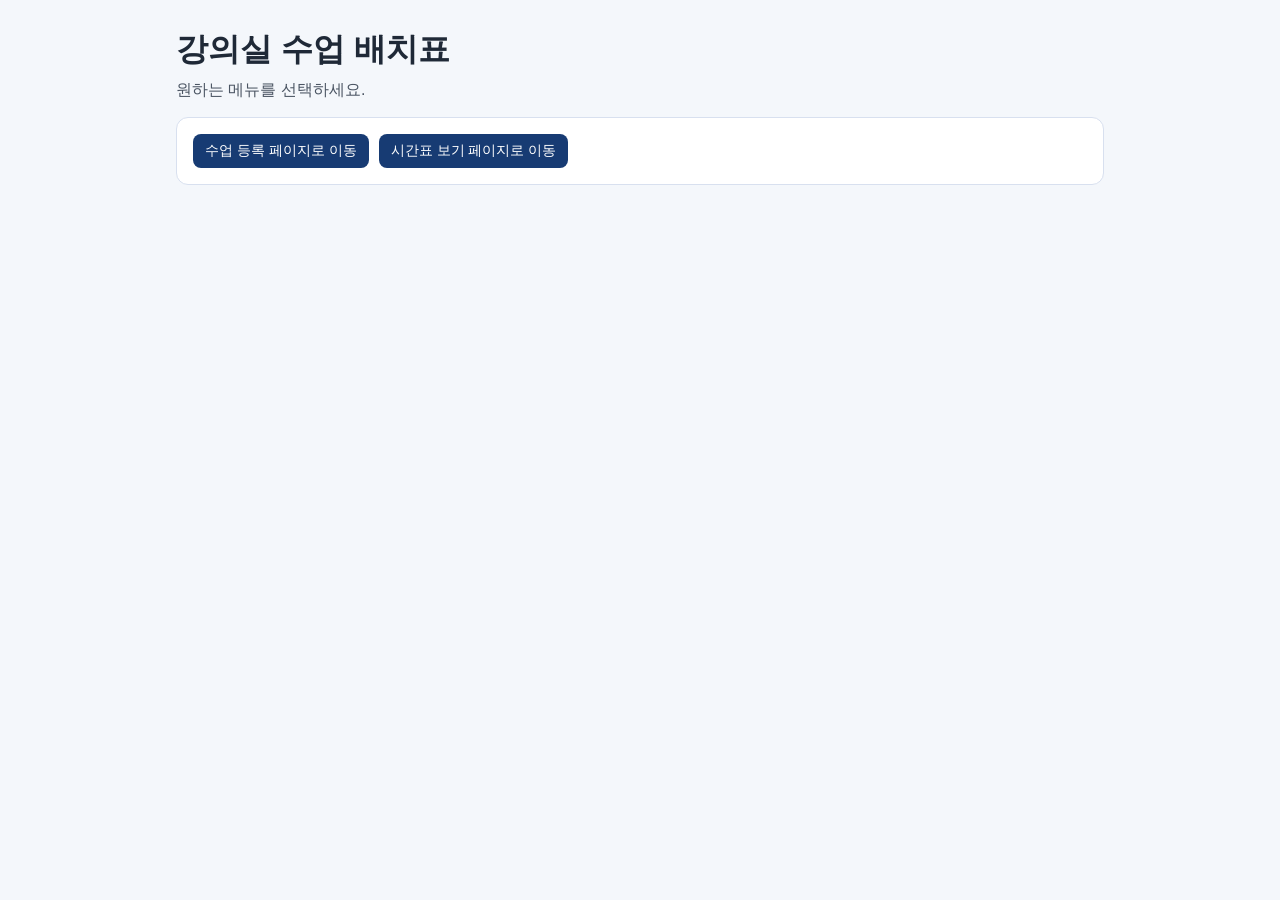
==== index.html @ eb83c360 "v1.0" ====
<!doctype html>
<html lang="ko">
<head>
  <meta charset="UTF-8" />
  <meta name="viewport" content="width=device-width, initial-scale=1.0" />
  <title>강의실 수업 배치표</title>
  <link rel="stylesheet" href="styles.css" />
</head>
<body>
  <main class="container">
    <header class="header">
      <h1>강의실 수업 배치표</h1>
      <p class="now">원하는 메뉴를 선택하세요.</p>
    </header>

    <section class="card menu-card">
      <a class="menu-link" href="register.html">수업 등록 페이지로 이동</a>
      <a class="menu-link" href="schedule.html">시간표 보기 페이지로 이동</a>
    </section>
  </main>
</body>
</html>
---- styles.css ----
:root {
  --bg: #f4f7fb;
  --card: #ffffff;
  --line: #d8e0ef;
  --text: #1f2937;
  --accent: #0a5bd3;
  --nav: #173b73;
}

* {
  box-sizing: border-box;
}

body {
  margin: 0;
  font-family: "Noto Sans KR", sans-serif;
  background: var(--bg);
  color: var(--text);
}

.container {
  max-width: 960px;
  margin: 28px auto;
  padding: 0 16px 24px;
}

.header {
  margin-bottom: 16px;
}

h1,
h2 {
  margin: 0;
}

.now {
  margin-top: 8px;
  color: #4b5563;
}

.subtitle {
  margin: 6px 0 0;
  color: #4b5563;
  font-size: 14px;
}

.top-nav {
  margin-top: 10px;
  display: flex;
  gap: 8px;
}

.top-nav a,
.menu-link {
  display: inline-block;
  text-decoration: none;
  color: #fff;
  background: var(--nav);
  padding: 8px 12px;
  border-radius: 8px;
  font-size: 14px;
}

.menu-card {
  display: flex;
  gap: 10px;
  flex-wrap: wrap;
}

.card {
  background: var(--card);
  border: 1px solid var(--line);
  border-radius: 12px;
  padding: 16px;
  margin-bottom: 16px;
}

.form-grid {
  margin-top: 12px;
  display: grid;
  grid-template-columns: repeat(auto-fit, minmax(190px, 1fr));
  gap: 12px;
}

.register-page {
  background: radial-gradient(circle at top right, #e5f0ff 0%, #f5f8fe 40%, #f2f5fa 100%);
}

.schedule-page {
  background: linear-gradient(180deg, #eef4ff 0%, #f6f9ff 42%, #f3f6fb 100%);
}

.schedule-container {
  max-width: min(1880px, 99vw);
  padding: 0 10px 20px;
}

.schedule-header {
  margin-bottom: 16px;
}

.schedule-header h1 {
  font-size: clamp(32px, 4vw, 48px);
  letter-spacing: -0.02em;
  color: #102f66;
}

.schedule-page .top-nav {
  margin-top: 14px;
}

.schedule-page .top-nav a {
  background: linear-gradient(180deg, #204987 0%, #173b73 100%);
  border: 1px solid #2a518f;
  box-shadow: 0 6px 14px rgba(24, 56, 109, 0.2);
}

.schedule-page .date-nav {
  width: fit-content;
  margin: 0 auto 14px;
  background: #ffffffd9;
  border: 1px solid #d5e1f7;
  border-radius: 14px;
  padding: 10px;
  box-shadow: 0 10px 24px rgba(17, 47, 94, 0.12);
  backdrop-filter: blur(4px);
}

.schedule-page .date-nav button {
  min-width: 120px;
  background: linear-gradient(180deg, #234d8e 0%, #173b73 100%);
}

.schedule-page #view-date {
  min-width: 190px;
}

.schedule-page #table-focus-btn {
  background: linear-gradient(180deg, #0d6b4a 0%, #0a5a3f 100%);
  min-width: 140px;
}

.schedule-now {
  margin: 0 auto 14px;
  font-size: clamp(22px, 3vw, 34px);
  font-weight: 800;
  letter-spacing: -0.01em;
  color: #123f83;
  background: linear-gradient(90deg, #e6efff 0%, #f3f7ff 60%, #eaf2ff 100%);
  border: 1px solid #c7d7f5;
  border-radius: 12px;
  padding: 12px 14px;
  width: fit-content;
  text-align: center;
}

.schedule-page .card {
  padding: 22px;
  border-radius: 16px;
  border: 1px solid #cbd9f5;
  box-shadow: 0 16px 36px rgba(20, 52, 103, 0.14);
}

.schedule-page table {
  width: 100%;
  min-width: 100%;
  table-layout: fixed;
  border-radius: 14px;
  overflow: hidden;
}

.schedule-page th,
.schedule-page td {
  border-width: 2px;
  border-color: #b8c9ea;
  padding: 22px 18px;
  min-height: 92px;
  font-size: 19px;
  line-height: 1.35;
}

.schedule-page td {
  padding: 42px 30px;
  min-height: 180px;
  font-size: 28px;
  line-height: 1.2;
}

.schedule-page th {
  font-size: 28px;
  line-height: 1.2;
  color: #173b73;
  background: linear-gradient(180deg, #e8f0ff 0%, #dce9ff 100%);
}

.schedule-page .class-chip {
  font-size: 1.4em;
  padding: 10px 14px;
  border: 1px solid #b6cdf7;
  background: linear-gradient(180deg, #e8f1ff 0%, #d9e8ff 100%);
  box-shadow: 0 4px 10px rgba(27, 74, 143, 0.14);
}

.schedule-page .class-name {
  font-weight: 700;
}

.schedule-page .class-time {
  margin-left: 10px;
  font-size: 1em;
  font-weight: 600;
  color: #0a5bd3;
}

.schedule-page th:first-child,
.schedule-page td:first-child {
  width: 170px;
  font-weight: 700;
}

.schedule-page tbody tr:nth-child(odd) td {
  background: #ffffff;
}

.schedule-page tbody tr:nth-child(even) td {
  background: #f8fbff;
}

.schedule-page tbody td:hover {
  background: #edf4ff;
}

.schedule-page.table-focus .schedule-header,
.schedule-page.table-focus .date-nav {
  display: none;
}

.schedule-page.table-focus #schedule-root {
  margin: 0;
  max-width: 100vw;
  height: 100vh;
  padding: 8px;
}

.schedule-page.table-focus .card {
  height: calc(100vh - 16px);
  margin: 0;
  padding: 12px;
  display: flex;
  flex-direction: column;
  gap: 12px;
  overflow: hidden;
}

.schedule-page.table-focus table {
  flex: 1 1 auto;
  min-height: 0;
}

.schedule-page.table-focus .schedule-now {
  font-size: clamp(36px, 5vw, 58px);
  padding: 16px 22px;
  margin: 0 auto;
}

.schedule-page.table-focus th,
.schedule-page.table-focus td {
  padding: 20px 16px;
  font-size: clamp(22px, 2.4vw, 34px);
}

.schedule-page.table-focus td {
  min-height: 0;
}

.register-header {
  display: grid;
  grid-template-columns: 1fr auto;
  gap: 12px;
  align-items: end;
}

.register-header .top-nav {
  grid-column: 1 / -1;
}

.register-card {
  padding: 20px;
}

.register-form {
  display: grid;
  gap: 14px;
  margin-top: 12px;
}

.form-block {
  border: 1px solid #dbe5f5;
  border-radius: 12px;
  padding: 14px;
  background: linear-gradient(180deg, #fdfefe 0%, #f8fbff 100%);
}

.form-block h3 {
  margin: 0 0 6px;
  font-size: 15px;
  color: #1f3f74;
}

.form-block .form-grid {
  margin-top: 0;
}

.room-admin {
  margin-top: 12px;
  border: 1px solid #d2dcf0;
  border-radius: 10px;
  padding: 10px;
  background: #f5f8ff;
}

.room-admin h4 {
  margin: 0 0 8px;
  color: #173b73;
  font-size: 14px;
}

.room-admin-row {
  display: grid;
  grid-template-columns: 1fr auto auto;
  gap: 8px;
  margin-bottom: 8px;
}

.room-admin-row:first-of-type {
  grid-template-columns: 1fr auto;
}

.room-admin .hint {
  margin: 2px 0 0;
}

.register-page input:not([type="checkbox"]),
.register-page select {
  width: 100%;
  height: 44px;
  min-height: 44px;
  padding: 10px 12px;
}

.register-page .time-fieldset input {
  width: 100%;
}

.date-input {
  padding-right: 44px;
  background-image: url("data:image/svg+xml,%3Csvg xmlns='http://www.w3.org/2000/svg' width='22' height='22' viewBox='0 0 24 24' fill='none' stroke='%23173b73' stroke-width='2' stroke-linecap='round' stroke-linejoin='round'%3E%3Crect x='3' y='4' width='18' height='18' rx='2' ry='2'/%3E%3Cline x1='16' y1='2' x2='16' y2='6'/%3E%3Cline x1='8' y1='2' x2='8' y2='6'/%3E%3Cline x1='3' y1='10' x2='21' y2='10'/%3E%3C/svg%3E");
  background-repeat: no-repeat;
  background-position: right 12px center;
  background-size: 22px 22px;
  cursor: pointer;
}

.date-picker-popover {
  position: absolute;
  z-index: 1000;
  width: 360px;
  background: #ffffff;
  border: 1px solid #cbd8f0;
  border-radius: 14px;
  box-shadow: 0 12px 28px rgba(23, 59, 115, 0.16);
  padding: 12px;
}

.date-picker-header {
  display: flex;
  align-items: center;
  justify-content: space-between;
  margin-bottom: 10px;
}

.date-picker-header button {
  background: #1f3f74;
  min-width: 34px;
  height: 34px;
  padding: 0;
  border-radius: 8px;
}

.date-picker-title {
  font-weight: 700;
  color: #173b73;
}

.date-picker-weekdays,
.date-picker-grid {
  display: grid;
  grid-template-columns: repeat(7, minmax(0, 1fr));
  gap: 6px;
}

.date-picker-weekdays div {
  text-align: center;
  font-size: 12px;
  color: #60749a;
}

.date-picker-day {
  height: 40px;
  border: 1px solid #d8e0ef;
  border-radius: 10px;
  background: #f8fbff;
  color: #1f2937;
  font-weight: 600;
  cursor: pointer;
}

.date-picker-day:hover {
  background: #e7efff;
}

.date-picker-day.is-out {
  opacity: 0.4;
}

.date-picker-day.is-selected {
  background: #173b73;
  color: #fff;
  border-color: #173b73;
}

.date-picker-backdrop {
  position: fixed;
  inset: 0;
  z-index: 999;
}


label {
  display: flex;
  flex-direction: column;
  gap: 6px;
  font-size: 14px;
}

.weekday-fieldset {
  border: 1px solid #bcc8dd;
  border-radius: 8px;
  padding: 16px;
  min-height: 110px;
  display: flex;
  flex-wrap: wrap;
  gap: 16px;
  align-items: center;
}

.weekday-fieldset legend {
  padding: 0 6px;
  font-size: 14px;
}

.time-fieldset {
  margin-top: 14px;
  border: 1px solid #bcc8dd;
  border-radius: 8px;
  padding: 10px;
  display: grid;
  grid-template-columns: repeat(auto-fit, minmax(150px, 1fr));
  gap: 8px;
}

.time-fieldset legend {
  padding: 0 6px;
  font-size: 14px;
}

.slot-time-row.is-hidden {
  display: none;
}

.slot-time-row.is-inactive {
  opacity: 0.45;
}

.submit-row {
  display: flex;
  gap: 10px;
  align-items: center;
  justify-content: space-between;
}

.submit-row .hint {
  margin: 0;
}

.submit-row button {
  min-width: 140px;
}

.list-header {
  display: flex;
  align-items: center;
  justify-content: space-between;
  gap: 10px;
  margin-bottom: 10px;
}

.list-wrap {
  overflow-x: auto;
}

.list-wrap.collapsed {
  display: none;
}

.danger-btn {
  background: #b42318;
}

.danger-btn:hover {
  background: #921d15;
}

.secondary-btn {
  background: #5f6b84;
}

.secondary-btn:hover {
  background: #4b556a;
}

.mode-badge {
  display: inline-block;
  padding: 6px 10px;
  border-radius: 999px;
  background: #e8f1ff;
  color: #173b73;
  font-size: 13px;
  font-weight: 700;
}

.button-row {
  display: flex;
  gap: 8px;
}

#cancel-edit-btn {
  display: none;
}

.weekday-fieldset label {
  flex-direction: row;
  align-items: center;
  gap: 8px;
  font-size: 16px;
}

.weekday-fieldset input[type="checkbox"] {
  width: 18px;
  height: 18px;
}

input,
select,
button {
  border: 1px solid #bcc8dd;
  border-radius: 8px;
  padding: 10px;
  font-size: 14px;
}

button {
  cursor: pointer;
  background: var(--accent);
  color: #fff;
  border: none;
  font-weight: 600;
}

.hint {
  margin-top: 10px;
  color: #4b5563;
  font-size: 14px;
}

.date-nav {
  display: flex;
  gap: 8px;
  margin: 12px 0;
}

table {
  width: 100%;
  min-width: 100%;
  border-collapse: collapse;
  overflow: hidden;
  border-radius: 8px;
}

th,
td {
  border: 1px solid var(--line);
  padding: 12px;
  text-align: center;
  vertical-align: middle;
}

th {
  background: #e9f0ff;
}

.class-chip {
  display: block;
  margin: 4px auto;
  width: fit-content;
  padding: 6px 8px;
  border-radius: 999px;
  background: #e0ebff;
  color: #0b3c85;
  font-size: 13px;
  font-weight: 600;
}

@media (max-width: 760px) {
  .register-header {
    grid-template-columns: 1fr;
    align-items: start;
  }

  .submit-row {
    flex-direction: column;
    align-items: stretch;
  }

  .submit-row button {
    width: 100%;
  }

  .list-header {
    flex-direction: column;
    align-items: stretch;
  }

  .button-row {
    width: 100%;
  }

  .room-admin-row,
  .room-admin-row:first-of-type {
    grid-template-columns: 1fr;
  }

  .schedule-page th,
  .schedule-page td {
    font-size: 20px;
  }

  .schedule-page td {
    min-height: 120px;
    padding: 24px 12px;
  }

  .schedule-page .date-nav {
    width: 100%;
  }
}
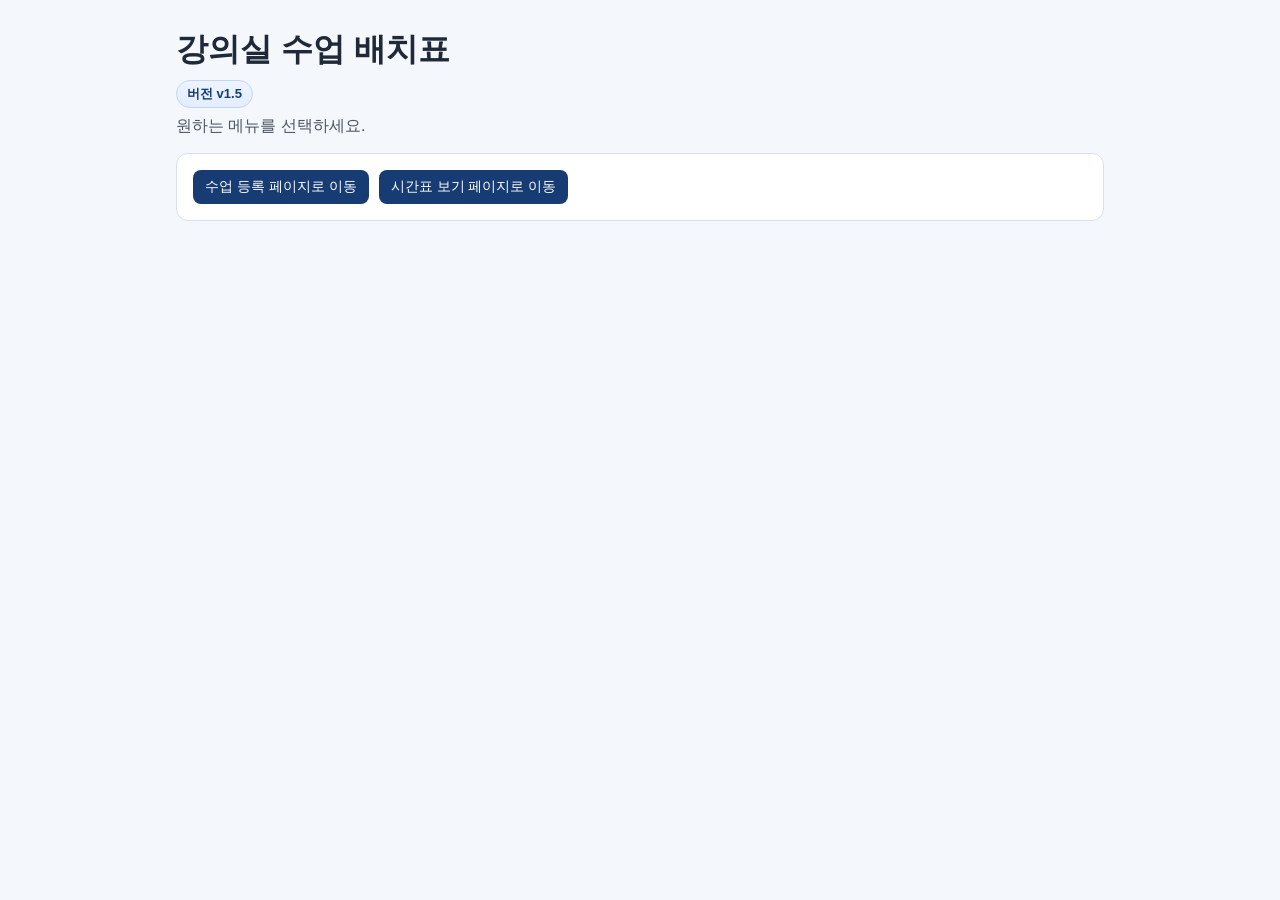
==== commit 36d82412: "Add v1.5 version badge to page headers" ====
--- a/index.html
+++ b/index.html
@@ -10,6 +10,7 @@
   <main class="container">
     <header class="header">
       <h1>강의실 수업 배치표</h1>
+      <p class="version-tag">버전 v1.5</p>
       <p class="now">원하는 메뉴를 선택하세요.</p>
     </header>
 
--- a/styles.css
+++ b/styles.css
@@ -36,6 +36,19 @@
 .now {
   margin-top: 8px;
   color: #4b5563;
+}
+
+.version-tag {
+  margin: 8px 0 0;
+  display: inline-block;
+  width: fit-content;
+  padding: 4px 10px;
+  border-radius: 999px;
+  border: 1px solid #c5d5f3;
+  background: linear-gradient(180deg, #edf4ff 0%, #e2edff 100%);
+  color: #173b73;
+  font-size: 13px;
+  font-weight: 700;
 }
 
 .subtitle {
@@ -84,6 +97,11 @@
 
 .register-page {
   background: radial-gradient(circle at top right, #e5f0ff 0%, #f5f8fe 40%, #f2f5fa 100%);
+}
+
+.register-page .container {
+  max-width: min(1500px, 97vw);
+  padding: 0 14px 24px;
 }
 
 .schedule-page {
@@ -138,6 +156,30 @@
 .schedule-page #table-focus-btn {
   background: linear-gradient(180deg, #0d6b4a 0%, #0a5a3f 100%);
   min-width: 140px;
+}
+
+.schedule-page .filter-nav {
+  width: fit-content;
+  margin: 0 auto 14px;
+  display: flex;
+  align-items: center;
+  gap: 10px;
+  background: #ffffffcc;
+  border: 1px solid #d5e1f7;
+  border-radius: 12px;
+  padding: 8px 10px;
+  box-shadow: 0 8px 18px rgba(17, 47, 94, 0.1);
+}
+
+.schedule-page .filter-nav label {
+  font-size: 14px;
+  font-weight: 700;
+  color: #173b73;
+}
+
+.schedule-page .filter-nav select,
+.schedule-page .filter-nav input {
+  min-width: 160px;
 }
 
 .schedule-now {
@@ -196,8 +238,9 @@
 .schedule-page .class-chip {
   font-size: 1.4em;
   padding: 10px 14px;
-  border: 1px solid #b6cdf7;
-  background: linear-gradient(180deg, #e8f1ff 0%, #d9e8ff 100%);
+  border: 1px solid var(--chip-border, #b6cdf7);
+  background: var(--chip-bg, linear-gradient(180deg, #e8f1ff 0%, #d9e8ff 100%));
+  color: var(--chip-name-color, #0b3c85);
   box-shadow: 0 4px 10px rgba(27, 74, 143, 0.14);
 }
 
@@ -209,7 +252,7 @@
   margin-left: 10px;
   font-size: 1em;
   font-weight: 600;
-  color: #0a5bd3;
+  color: var(--chip-time-color, #0a5bd3);
 }
 
 .schedule-page th:first-child,
@@ -231,7 +274,8 @@
 }
 
 .schedule-page.table-focus .schedule-header,
-.schedule-page.table-focus .date-nav {
+.schedule-page.table-focus .date-nav,
+.schedule-page.table-focus .filter-nav {
   display: none;
 }
 
@@ -338,6 +382,20 @@
 
 .room-admin .hint {
   margin: 2px 0 0;
+}
+
+.cloud-admin {
+  margin-top: 12px;
+  border: 1px solid #d2dcf0;
+  border-radius: 10px;
+  padding: 10px;
+  background: #f2fbff;
+}
+
+.cloud-admin h4 {
+  margin: 0 0 8px;
+  color: #125077;
+  font-size: 14px;
 }
 
 .register-page input:not([type="checkbox"]),
@@ -511,6 +569,30 @@
 
 .list-wrap.collapsed {
   display: none;
+}
+
+.list-filter-row {
+  display: flex;
+  align-items: center;
+  gap: 10px;
+  margin-bottom: 10px;
+}
+
+.month-filter-label {
+  font-size: 14px;
+  font-weight: 700;
+  color: #173b73;
+}
+
+.month-filter-select {
+  max-width: 200px;
+}
+
+.month-group-row td {
+  text-align: left;
+  background: #eaf2ff;
+  color: #173b73;
+  font-weight: 700;
 }
 
 .danger-btn {
@@ -650,6 +732,11 @@
     grid-template-columns: 1fr;
   }
 
+  .list-filter-row {
+    flex-direction: column;
+    align-items: stretch;
+  }
+
   .schedule-page th,
   .schedule-page td {
     font-size: 20px;
@@ -663,4 +750,9 @@
   .schedule-page .date-nav {
     width: 100%;
   }
-}
+
+  .schedule-page .filter-nav {
+    width: 100%;
+    flex-wrap: wrap;
+  }
+}
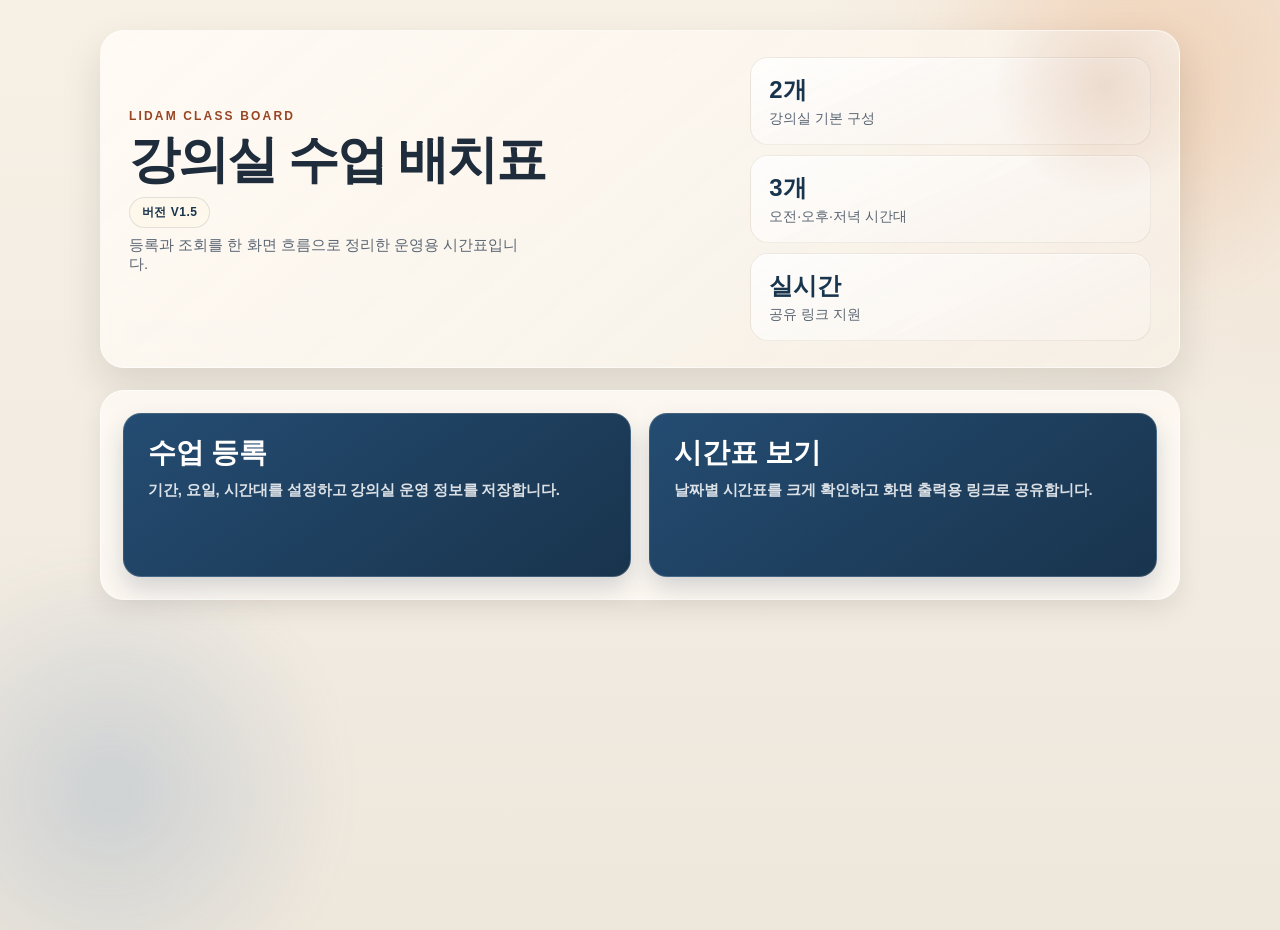
==== commit cbc5c9f1: "Upgrade frontend visual design across core pages" ====
--- a/index.html
+++ b/index.html
@@ -6,17 +6,40 @@
   <title>강의실 수업 배치표</title>
   <link rel="stylesheet" href="styles.css" />
 </head>
-<body>
+<body class="home-page">
   <main class="container">
-    <header class="header">
-      <h1>강의실 수업 배치표</h1>
-      <p class="version-tag">버전 v1.5</p>
-      <p class="now">원하는 메뉴를 선택하세요.</p>
+    <header class="header home-header">
+      <div class="hero-copy">
+        <p class="page-kicker">LIDAM CLASS BOARD</p>
+        <h1>강의실 수업 배치표</h1>
+        <p class="version-tag">버전 v1.5</p>
+        <p class="now">등록과 조회를 한 화면 흐름으로 정리한 운영용 시간표입니다.</p>
+      </div>
+      <div class="hero-stats">
+        <div class="hero-stat">
+          <strong>2개</strong>
+          <span>강의실 기본 구성</span>
+        </div>
+        <div class="hero-stat">
+          <strong>3개</strong>
+          <span>오전·오후·저녁 시간대</span>
+        </div>
+        <div class="hero-stat">
+          <strong>실시간</strong>
+          <span>공유 링크 지원</span>
+        </div>
+      </div>
     </header>
 
     <section class="card menu-card">
-      <a class="menu-link" href="register.html">수업 등록 페이지로 이동</a>
-      <a class="menu-link" href="schedule.html">시간표 보기 페이지로 이동</a>
+      <a class="menu-link" href="register.html">
+        <span class="menu-link-title">수업 등록</span>
+        <span class="menu-link-note">기간, 요일, 시간대를 설정하고 강의실 운영 정보를 저장합니다.</span>
+      </a>
+      <a class="menu-link" href="schedule.html">
+        <span class="menu-link-title">시간표 보기</span>
+        <span class="menu-link-note">날짜별 시간표를 크게 확인하고 화면 출력용 링크로 공유합니다.</span>
+      </a>
     </section>
   </main>
 </body>
--- a/styles.css
+++ b/styles.css
@@ -1,10 +1,25 @@
 :root {
-  --bg: #f4f7fb;
-  --card: #ffffff;
-  --line: #d8e0ef;
-  --text: #1f2937;
-  --accent: #0a5bd3;
-  --nav: #173b73;
+  --bg: #f4efe6;
+  --bg-soft: #fbf7f1;
+  --card: rgba(255, 251, 245, 0.82);
+  --card-strong: #fffaf3;
+  --line: rgba(92, 78, 59, 0.16);
+  --line-strong: rgba(92, 78, 59, 0.26);
+  --text: #1e2c3b;
+  --muted: #5a6674;
+  --accent: #b85d34;
+  --accent-strong: #974523;
+  --accent-soft: #f1d7c6;
+  --nav: #19344d;
+  --nav-strong: #244c72;
+  --success: #1b6d53;
+  --success-strong: #14523e;
+  --shadow-sm: 0 10px 24px rgba(33, 27, 20, 0.08);
+  --shadow-md: 0 18px 40px rgba(33, 27, 20, 0.12);
+  --shadow-lg: 0 26px 70px rgba(33, 27, 20, 0.16);
+  --radius-lg: 24px;
+  --radius-md: 18px;
+  --radius-sm: 12px;
 }
 
 * {
@@ -13,19 +28,68 @@
 
 body {
   margin: 0;
-  font-family: "Noto Sans KR", sans-serif;
+  font-family: "Pretendard Variable", "Pretendard", "Noto Sans KR", sans-serif;
   background: var(--bg);
   color: var(--text);
+  min-height: 100vh;
+  position: relative;
+}
+
+body::before,
+body::after {
+  content: "";
+  position: fixed;
+  inset: auto;
+  pointer-events: none;
+  z-index: -1;
+  filter: blur(18px);
+}
+
+body::before {
+  top: -120px;
+  right: -60px;
+  width: 420px;
+  height: 420px;
+  background: radial-gradient(circle, rgba(227, 150, 95, 0.28) 0%, rgba(227, 150, 95, 0) 72%);
+}
+
+body::after {
+  left: -120px;
+  bottom: -120px;
+  width: 460px;
+  height: 460px;
+  background: radial-gradient(circle, rgba(67, 115, 170, 0.2) 0%, rgba(67, 115, 170, 0) 72%);
 }
 
 .container {
-  max-width: 960px;
-  margin: 28px auto;
-  padding: 0 16px 24px;
+  max-width: 1120px;
+  margin: 30px auto;
+  padding: 0 20px 32px;
 }
 
 .header {
-  margin-bottom: 16px;
+  margin-bottom: 22px;
+  position: relative;
+  overflow: hidden;
+  border: 1px solid rgba(255, 255, 255, 0.46);
+  border-radius: var(--radius-lg);
+  padding: 26px 28px;
+  background:
+    linear-gradient(140deg, rgba(255, 251, 245, 0.94) 0%, rgba(246, 239, 229, 0.88) 100%);
+  box-shadow: var(--shadow-md);
+  backdrop-filter: blur(12px);
+}
+
+.header::before {
+  content: "";
+  position: absolute;
+  top: -56px;
+  right: -36px;
+  width: 220px;
+  height: 220px;
+  border-radius: 50%;
+  background: radial-gradient(circle, rgba(176, 99, 58, 0.18) 0%, rgba(176, 99, 58, 0) 72%);
+  pointer-events: none;
 }
 
 h1,
@@ -33,94 +97,227 @@
   margin: 0;
 }
 
+h1 {
+  font-size: clamp(34px, 4vw, 54px);
+  line-height: 1.05;
+  letter-spacing: -0.04em;
+}
+
 .now {
   margin-top: 8px;
-  color: #4b5563;
+  color: var(--muted);
+  font-size: 15px;
 }
 
 .version-tag {
-  margin: 8px 0 0;
+  margin: 10px 0 0;
   display: inline-block;
   width: fit-content;
-  padding: 4px 10px;
+  padding: 6px 12px;
   border-radius: 999px;
-  border: 1px solid #c5d5f3;
-  background: linear-gradient(180deg, #edf4ff 0%, #e2edff 100%);
-  color: #173b73;
-  font-size: 13px;
+  border: 1px solid rgba(25, 52, 77, 0.12);
+  background: rgba(255, 247, 236, 0.85);
+  color: var(--nav);
+  font-size: 12px;
   font-weight: 700;
+  letter-spacing: 0.04em;
+  text-transform: uppercase;
 }
 
 .subtitle {
   margin: 6px 0 0;
-  color: #4b5563;
-  font-size: 14px;
+  color: var(--muted);
+  font-size: 15px;
+  max-width: 58ch;
+}
+
+.page-kicker {
+  margin: 0 0 10px;
+  color: var(--accent-strong);
+  font-size: 12px;
+  font-weight: 800;
+  letter-spacing: 0.18em;
+  text-transform: uppercase;
 }
 
 .top-nav {
-  margin-top: 10px;
-  display: flex;
-  gap: 8px;
+  margin-top: 14px;
+  display: flex;
+  gap: 10px;
+  flex-wrap: wrap;
 }
 
 .top-nav a,
 .menu-link {
-  display: inline-block;
+  display: inline-flex;
+  align-items: center;
+  justify-content: center;
   text-decoration: none;
   color: #fff;
-  background: var(--nav);
-  padding: 8px 12px;
-  border-radius: 8px;
+  background: linear-gradient(145deg, var(--nav-strong) 0%, var(--nav) 100%);
+  padding: 11px 16px;
+  border-radius: 999px;
+  border: 1px solid rgba(255, 255, 255, 0.16);
   font-size: 14px;
+  font-weight: 700;
+  letter-spacing: -0.01em;
+  box-shadow: 0 12px 24px rgba(25, 52, 77, 0.18);
+  transition:
+    transform 0.18s ease,
+    box-shadow 0.18s ease,
+    filter 0.18s ease;
+}
+
+.top-nav a:hover,
+.menu-link:hover {
+  transform: translateY(-1px);
+  box-shadow: 0 16px 30px rgba(25, 52, 77, 0.22);
+  filter: saturate(1.05);
 }
 
 .menu-card {
-  display: flex;
-  gap: 10px;
-  flex-wrap: wrap;
+  display: grid;
+  grid-template-columns: repeat(2, minmax(0, 1fr));
+  gap: 18px;
 }
 
 .card {
   background: var(--card);
-  border: 1px solid var(--line);
-  border-radius: 12px;
-  padding: 16px;
-  margin-bottom: 16px;
+  border: 1px solid rgba(255, 255, 255, 0.58);
+  border-radius: var(--radius-lg);
+  padding: 22px;
+  margin-bottom: 18px;
+  box-shadow: var(--shadow-sm);
+  backdrop-filter: blur(10px);
+  animation: rise-in 0.45s ease both;
+}
+
+.header {
+  animation: rise-in 0.5s ease both;
+}
+
+@keyframes rise-in {
+  from {
+    opacity: 0;
+    transform: translateY(12px);
+  }
+
+  to {
+    opacity: 1;
+    transform: translateY(0);
+  }
 }
 
 .form-grid {
   margin-top: 12px;
   display: grid;
   grid-template-columns: repeat(auto-fit, minmax(190px, 1fr));
+  gap: 14px;
+}
+
+.home-page {
+  background:
+    radial-gradient(circle at top right, rgba(226, 168, 124, 0.2) 0%, rgba(226, 168, 124, 0) 30%),
+    linear-gradient(180deg, #f7f0e5 0%, #f2ece2 52%, #eee7dc 100%);
+}
+
+.home-header {
+  display: grid;
+  grid-template-columns: minmax(0, 1.2fr) minmax(280px, 0.8fr);
+  gap: 20px;
+  align-items: stretch;
+}
+
+.hero-copy {
+  display: flex;
+  flex-direction: column;
+  justify-content: center;
+}
+
+.hero-copy .now {
+  max-width: 48ch;
+}
+
+.hero-stats {
+  display: grid;
+  grid-template-columns: 1fr;
+  gap: 10px;
+}
+
+.hero-stat {
+  padding: 16px 18px;
+  border-radius: var(--radius-md);
+  background: linear-gradient(155deg, rgba(255, 255, 255, 0.82) 0%, rgba(248, 241, 233, 0.9) 100%);
+  border: 1px solid rgba(135, 110, 78, 0.12);
+  box-shadow: inset 0 1px 0 rgba(255, 255, 255, 0.55);
+}
+
+.hero-stat strong {
+  display: block;
+  font-size: 24px;
+  font-weight: 800;
+  color: var(--nav);
+}
+
+.hero-stat span {
+  display: block;
+  margin-top: 4px;
+  color: var(--muted);
+  font-size: 14px;
+}
+
+.menu-link {
+  min-height: 164px;
+  align-items: flex-start;
+  justify-content: flex-start;
+  flex-direction: column;
   gap: 12px;
+  padding: 24px;
+  border-radius: var(--radius-md);
+}
+
+.menu-link-title {
+  font-size: 28px;
+  font-weight: 800;
+  line-height: 1.05;
+}
+
+.menu-link-note {
+  color: rgba(255, 255, 255, 0.84);
+  font-size: 15px;
+  line-height: 1.5;
 }
 
 .register-page {
-  background: radial-gradient(circle at top right, #e5f0ff 0%, #f5f8fe 40%, #f2f5fa 100%);
+  background:
+    radial-gradient(circle at top right, rgba(224, 141, 93, 0.18) 0%, rgba(224, 141, 93, 0) 28%),
+    linear-gradient(180deg, #f7efe6 0%, #f4efe9 38%, #f1ebe4 100%);
 }
 
 .register-page .container {
   max-width: min(1500px, 97vw);
-  padding: 0 14px 24px;
+  padding: 0 16px 28px;
 }
 
 .schedule-page {
-  background: linear-gradient(180deg, #eef4ff 0%, #f6f9ff 42%, #f3f6fb 100%);
+  background:
+    radial-gradient(circle at top right, rgba(70, 116, 170, 0.18) 0%, rgba(70, 116, 170, 0) 32%),
+    linear-gradient(180deg, #eef2f5 0%, #f5f1eb 44%, #efe7dd 100%);
 }
 
 .schedule-container {
   max-width: min(1880px, 99vw);
-  padding: 0 10px 20px;
+  padding: 0 14px 24px;
 }
 
 .schedule-header {
-  margin-bottom: 16px;
+  margin-bottom: 18px;
 }
 
 .schedule-header h1 {
   font-size: clamp(32px, 4vw, 48px);
   letter-spacing: -0.02em;
-  color: #102f66;
+  color: #1c3347;
 }
 
 .schedule-page .top-nav {
@@ -128,25 +325,24 @@
 }
 
 .schedule-page .top-nav a {
-  background: linear-gradient(180deg, #204987 0%, #173b73 100%);
-  border: 1px solid #2a518f;
-  box-shadow: 0 6px 14px rgba(24, 56, 109, 0.2);
+  background: linear-gradient(145deg, #325b84 0%, #1f425f 100%);
+  box-shadow: 0 14px 28px rgba(31, 66, 95, 0.18);
 }
 
 .schedule-page .date-nav {
   width: fit-content;
-  margin: 0 auto 14px;
-  background: #ffffffd9;
-  border: 1px solid #d5e1f7;
-  border-radius: 14px;
-  padding: 10px;
-  box-shadow: 0 10px 24px rgba(17, 47, 94, 0.12);
-  backdrop-filter: blur(4px);
+  margin: 0 auto 16px;
+  background: rgba(255, 250, 244, 0.76);
+  border: 1px solid rgba(71, 90, 112, 0.12);
+  border-radius: var(--radius-md);
+  padding: 12px;
+  box-shadow: var(--shadow-sm);
+  backdrop-filter: blur(10px);
 }
 
 .schedule-page .date-nav button {
   min-width: 120px;
-  background: linear-gradient(180deg, #234d8e 0%, #173b73 100%);
+  background: linear-gradient(145deg, var(--nav-strong) 0%, var(--nav) 100%);
 }
 
 .schedule-page #view-date {
@@ -154,27 +350,27 @@
 }
 
 .schedule-page #table-focus-btn {
-  background: linear-gradient(180deg, #0d6b4a 0%, #0a5a3f 100%);
+  background: linear-gradient(145deg, var(--success) 0%, var(--success-strong) 100%);
   min-width: 140px;
 }
 
 .schedule-page .filter-nav {
   width: fit-content;
-  margin: 0 auto 14px;
+  margin: 0 auto 16px;
   display: flex;
   align-items: center;
   gap: 10px;
-  background: #ffffffcc;
-  border: 1px solid #d5e1f7;
-  border-radius: 12px;
-  padding: 8px 10px;
-  box-shadow: 0 8px 18px rgba(17, 47, 94, 0.1);
+  background: rgba(255, 250, 244, 0.76);
+  border: 1px solid rgba(71, 90, 112, 0.12);
+  border-radius: var(--radius-md);
+  padding: 10px 12px;
+  box-shadow: var(--shadow-sm);
 }
 
 .schedule-page .filter-nav label {
   font-size: 14px;
   font-weight: 700;
-  color: #173b73;
+  color: var(--nav);
 }
 
 .schedule-page .filter-nav select,
@@ -183,24 +379,25 @@
 }
 
 .schedule-now {
-  margin: 0 auto 14px;
+  margin: 0 auto 18px;
   font-size: clamp(22px, 3vw, 34px);
   font-weight: 800;
   letter-spacing: -0.01em;
-  color: #123f83;
-  background: linear-gradient(90deg, #e6efff 0%, #f3f7ff 60%, #eaf2ff 100%);
-  border: 1px solid #c7d7f5;
-  border-radius: 12px;
-  padding: 12px 14px;
+  color: var(--nav);
+  background: linear-gradient(135deg, rgba(255, 247, 236, 0.98) 0%, rgba(240, 228, 214, 0.9) 100%);
+  border: 1px solid rgba(95, 79, 58, 0.14);
+  border-radius: var(--radius-md);
+  padding: 14px 18px;
   width: fit-content;
   text-align: center;
+  box-shadow: inset 0 1px 0 rgba(255, 255, 255, 0.65);
 }
 
 .schedule-page .card {
-  padding: 22px;
-  border-radius: 16px;
-  border: 1px solid #cbd9f5;
-  box-shadow: 0 16px 36px rgba(20, 52, 103, 0.14);
+  padding: 26px;
+  border-radius: 28px;
+  border: 1px solid rgba(255, 255, 255, 0.5);
+  box-shadow: var(--shadow-lg);
 }
 
 .schedule-page table {
@@ -214,7 +411,7 @@
 .schedule-page th,
 .schedule-page td {
   border-width: 2px;
-  border-color: #b8c9ea;
+  border-color: rgba(59, 78, 105, 0.16);
   padding: 22px 18px;
   min-height: 92px;
   font-size: 19px;
@@ -231,17 +428,17 @@
 .schedule-page th {
   font-size: 28px;
   line-height: 1.2;
-  color: #173b73;
-  background: linear-gradient(180deg, #e8f0ff 0%, #dce9ff 100%);
+  color: var(--nav);
+  background: linear-gradient(180deg, rgba(247, 237, 225, 0.96) 0%, rgba(236, 223, 207, 0.98) 100%);
 }
 
 .schedule-page .class-chip {
   font-size: 1.4em;
-  padding: 10px 14px;
+  padding: 12px 16px;
   border: 1px solid var(--chip-border, #b6cdf7);
   background: var(--chip-bg, linear-gradient(180deg, #e8f1ff 0%, #d9e8ff 100%));
   color: var(--chip-name-color, #0b3c85);
-  box-shadow: 0 4px 10px rgba(27, 74, 143, 0.14);
+  box-shadow: 0 10px 18px rgba(36, 34, 28, 0.08);
 }
 
 .schedule-page .class-name {
@@ -262,15 +459,15 @@
 }
 
 .schedule-page tbody tr:nth-child(odd) td {
-  background: #ffffff;
+  background: rgba(255, 252, 248, 0.96);
 }
 
 .schedule-page tbody tr:nth-child(even) td {
-  background: #f8fbff;
+  background: rgba(247, 241, 233, 0.86);
 }
 
 .schedule-page tbody td:hover {
-  background: #edf4ff;
+  background: rgba(238, 227, 212, 0.98);
 }
 
 .schedule-page.table-focus .schedule-header,
@@ -329,26 +526,28 @@
 }
 
 .register-card {
-  padding: 20px;
+  padding: 24px;
 }
 
 .register-form {
   display: grid;
-  gap: 14px;
-  margin-top: 12px;
+  gap: 18px;
+  margin-top: 16px;
 }
 
 .form-block {
-  border: 1px solid #dbe5f5;
-  border-radius: 12px;
-  padding: 14px;
-  background: linear-gradient(180deg, #fdfefe 0%, #f8fbff 100%);
+  border: 1px solid rgba(101, 82, 58, 0.12);
+  border-radius: 20px;
+  padding: 18px;
+  background: linear-gradient(180deg, rgba(255, 252, 248, 0.95) 0%, rgba(249, 244, 236, 0.9) 100%);
+  box-shadow: inset 0 1px 0 rgba(255, 255, 255, 0.62);
 }
 
 .form-block h3 {
-  margin: 0 0 6px;
-  font-size: 15px;
-  color: #1f3f74;
+  margin: 0 0 10px;
+  font-size: 18px;
+  color: var(--nav);
+  letter-spacing: -0.02em;
 }
 
 .form-block .form-grid {
@@ -357,16 +556,39 @@
 
 .room-admin {
   margin-top: 12px;
-  border: 1px solid #d2dcf0;
-  border-radius: 10px;
-  padding: 10px;
-  background: #f5f8ff;
+  border: 1px solid rgba(76, 91, 120, 0.12);
+  border-radius: 18px;
+  padding: 14px;
+  background: linear-gradient(145deg, rgba(242, 238, 233, 0.9) 0%, rgba(252, 248, 243, 0.94) 100%);
 }
 
 .room-admin h4 {
-  margin: 0 0 8px;
-  color: #173b73;
+  margin: 0;
+  color: var(--nav);
   font-size: 14px;
+  letter-spacing: 0.01em;
+}
+
+.room-admin-head {
+  display: grid;
+  grid-template-columns: minmax(0, 1fr) auto;
+  align-items: center;
+  column-gap: 10px;
+  row-gap: 6px;
+  min-height: 40px;
+  margin-bottom: 8px;
+}
+
+.room-admin-head button {
+  min-width: 92px;
+  height: 36px;
+  padding: 0 12px;
+  white-space: nowrap;
+  justify-self: end;
+}
+
+.room-admin-body.is-collapsed {
+  display: none;
 }
 
 .room-admin-row {
@@ -386,16 +608,51 @@
 
 .cloud-admin {
   margin-top: 12px;
-  border: 1px solid #d2dcf0;
-  border-radius: 10px;
-  padding: 10px;
-  background: #f2fbff;
+  border: 1px solid rgba(63, 110, 117, 0.12);
+  border-radius: 18px;
+  padding: 14px;
+  background: linear-gradient(145deg, rgba(234, 244, 244, 0.9) 0%, rgba(250, 251, 247, 0.96) 100%);
 }
 
 .cloud-admin h4 {
-  margin: 0 0 8px;
-  color: #125077;
+  margin: 0;
+  color: #1f5560;
   font-size: 14px;
+}
+
+.cloud-admin-head {
+  display: grid;
+  grid-template-columns: minmax(0, 1fr) auto;
+  align-items: center;
+  column-gap: 10px;
+  row-gap: 6px;
+  min-height: 40px;
+  margin-bottom: 8px;
+}
+
+.cloud-admin-head button {
+  min-width: 92px;
+  height: 36px;
+  padding: 0 12px;
+  white-space: nowrap;
+  justify-self: end;
+}
+
+.cloud-admin-body.is-collapsed {
+  display: none;
+}
+
+.share-link-box {
+  margin-top: 10px;
+  display: flex;
+  align-items: center;
+  gap: 10px;
+  flex-wrap: wrap;
+}
+
+.share-link-box button {
+  min-width: 140px;
+  height: 44px;
 }
 
 .register-page input:not([type="checkbox"]),
@@ -499,37 +756,45 @@
   flex-direction: column;
   gap: 6px;
   font-size: 14px;
+  color: var(--nav);
+  font-weight: 600;
 }
 
 .weekday-fieldset {
-  border: 1px solid #bcc8dd;
-  border-radius: 8px;
-  padding: 16px;
+  border: 1px solid rgba(63, 78, 104, 0.14);
+  border-radius: 18px;
+  padding: 18px;
   min-height: 110px;
   display: flex;
   flex-wrap: wrap;
-  gap: 16px;
+  gap: 14px;
   align-items: center;
+  background: rgba(255, 250, 244, 0.72);
 }
 
 .weekday-fieldset legend {
-  padding: 0 6px;
+  padding: 0 8px;
   font-size: 14px;
+  color: var(--muted);
+  font-weight: 700;
 }
 
 .time-fieldset {
   margin-top: 14px;
-  border: 1px solid #bcc8dd;
-  border-radius: 8px;
-  padding: 10px;
+  border: 1px solid rgba(63, 78, 104, 0.14);
+  border-radius: 18px;
+  padding: 14px;
   display: grid;
   grid-template-columns: repeat(auto-fit, minmax(150px, 1fr));
-  gap: 8px;
+  gap: 10px;
+  background: rgba(255, 250, 244, 0.72);
 }
 
 .time-fieldset legend {
-  padding: 0 6px;
+  padding: 0 8px;
   font-size: 14px;
+  color: var(--muted);
+  font-weight: 700;
 }
 
 .slot-time-row.is-hidden {
@@ -542,9 +807,10 @@
 
 .submit-row {
   display: flex;
-  gap: 10px;
+  gap: 14px;
   align-items: center;
   justify-content: space-between;
+  padding: 4px 0 0;
 }
 
 .submit-row .hint {
@@ -560,7 +826,7 @@
   align-items: center;
   justify-content: space-between;
   gap: 10px;
-  margin-bottom: 10px;
+  margin-bottom: 14px;
 }
 
 .list-wrap {
@@ -590,35 +856,36 @@
 
 .month-group-row td {
   text-align: left;
-  background: #eaf2ff;
-  color: #173b73;
+  background: linear-gradient(145deg, rgba(245, 231, 214, 0.96) 0%, rgba(237, 223, 206, 0.96) 100%);
+  color: var(--nav);
   font-weight: 700;
 }
 
 .danger-btn {
-  background: #b42318;
+  background: linear-gradient(145deg, #c24a3a 0%, #9e2f22 100%);
 }
 
 .danger-btn:hover {
-  background: #921d15;
+  background: linear-gradient(145deg, #b64031 0%, #8a271c 100%);
 }
 
 .secondary-btn {
-  background: #5f6b84;
+  background: linear-gradient(145deg, #6f7287 0%, #575a6e 100%);
 }
 
 .secondary-btn:hover {
-  background: #4b556a;
+  background: linear-gradient(145deg, #676a7d 0%, #4d5162 100%);
 }
 
 .mode-badge {
   display: inline-block;
-  padding: 6px 10px;
+  padding: 8px 12px;
   border-radius: 999px;
-  background: #e8f1ff;
-  color: #173b73;
+  background: linear-gradient(145deg, rgba(245, 229, 209, 0.94) 0%, rgba(238, 218, 195, 0.94) 100%);
+  color: var(--nav);
   font-size: 13px;
   font-weight: 700;
+  border: 1px solid rgba(95, 76, 55, 0.12);
 }
 
 .button-row {
@@ -635,34 +902,61 @@
   align-items: center;
   gap: 8px;
   font-size: 16px;
+  padding: 10px 14px;
+  border-radius: 999px;
+  background: rgba(255, 255, 255, 0.7);
+  border: 1px solid rgba(95, 76, 55, 0.1);
 }
 
 .weekday-fieldset input[type="checkbox"] {
   width: 18px;
   height: 18px;
+  accent-color: var(--accent);
 }
 
 input,
 select,
 button {
-  border: 1px solid #bcc8dd;
-  border-radius: 8px;
-  padding: 10px;
+  border: 1px solid rgba(82, 97, 121, 0.16);
+  border-radius: 14px;
+  padding: 11px 14px;
   font-size: 14px;
 }
 
 button {
   cursor: pointer;
-  background: var(--accent);
+  background: linear-gradient(145deg, var(--accent) 0%, var(--accent-strong) 100%);
   color: #fff;
   border: none;
-  font-weight: 600;
+  font-weight: 700;
+  box-shadow: 0 12px 24px rgba(144, 73, 37, 0.2);
+  transition:
+    transform 0.18s ease,
+    box-shadow 0.18s ease,
+    filter 0.18s ease;
+}
+
+button:hover {
+  transform: translateY(-1px);
+  box-shadow: 0 16px 30px rgba(144, 73, 37, 0.24);
+}
+
+input,
+select {
+  background: rgba(255, 255, 255, 0.78);
+  color: var(--text);
+  box-shadow: inset 0 1px 0 rgba(255, 255, 255, 0.58);
+}
+
+input::placeholder {
+  color: #8b8f97;
 }
 
 .hint {
   margin-top: 10px;
-  color: #4b5563;
+  color: var(--muted);
   font-size: 14px;
+  line-height: 1.5;
 }
 
 .date-nav {
@@ -674,9 +968,10 @@
 table {
   width: 100%;
   min-width: 100%;
-  border-collapse: collapse;
+  border-collapse: separate;
+  border-spacing: 0;
   overflow: hidden;
-  border-radius: 8px;
+  border-radius: 18px;
 }
 
 th,
@@ -688,14 +983,14 @@
 }
 
 th {
-  background: #e9f0ff;
+  background: rgba(243, 232, 218, 0.9);
 }
 
 .class-chip {
   display: block;
   margin: 4px auto;
   width: fit-content;
-  padding: 6px 8px;
+  padding: 7px 10px;
   border-radius: 999px;
   background: #e0ebff;
   color: #0b3c85;
@@ -704,11 +999,48 @@
 }
 
 @media (max-width: 760px) {
+  .container {
+    margin: 18px auto;
+    padding: 0 12px 20px;
+  }
+
+  .header,
+  .card {
+    border-radius: 20px;
+    padding: 18px;
+  }
+
+  h1 {
+    font-size: clamp(30px, 10vw, 42px);
+  }
+
+  .home-header {
+    grid-template-columns: 1fr;
+  }
+
+  .menu-card {
+    grid-template-columns: 1fr;
+  }
+
+  .menu-link {
+    min-height: 0;
+    padding: 20px;
+  }
+
+  .menu-link-title {
+    font-size: 24px;
+  }
+
   .register-header {
     grid-template-columns: 1fr;
     align-items: start;
   }
 
+  .register-page .container,
+  .schedule-container {
+    padding: 0 12px 22px;
+  }
+
   .submit-row {
     flex-direction: column;
     align-items: stretch;
@@ -725,6 +1057,7 @@
 
   .button-row {
     width: 100%;
+    flex-wrap: wrap;
   }
 
   .room-admin-row,
@@ -732,27 +1065,72 @@
     grid-template-columns: 1fr;
   }
 
+  .room-admin-head,
+  .cloud-admin-head {
+    grid-template-columns: 1fr;
+    align-items: start;
+  }
+
+  .room-admin-head button,
+  .cloud-admin-head button {
+    justify-self: start;
+  }
+
   .list-filter-row {
     flex-direction: column;
     align-items: stretch;
   }
 
+  .weekday-fieldset,
+  .time-fieldset {
+    padding: 14px;
+  }
+
+  .weekday-fieldset label {
+    width: calc(50% - 7px);
+    justify-content: center;
+    padding: 10px 12px;
+  }
+
+  .share-link-box {
+    align-items: stretch;
+  }
+
+  .share-link-box button {
+    width: 100%;
+  }
+
   .schedule-page th,
   .schedule-page td {
-    font-size: 20px;
+    font-size: 18px;
   }
 
   .schedule-page td {
-    min-height: 120px;
-    padding: 24px 12px;
+    min-height: 112px;
+    padding: 20px 14px;
   }
 
   .schedule-page .date-nav {
     width: 100%;
+    flex-wrap: wrap;
   }
 
   .schedule-page .filter-nav {
     width: 100%;
     flex-wrap: wrap;
-  }
-}
+    justify-content: flex-start;
+  }
+
+  .schedule-page .date-nav button,
+  .schedule-page #view-date,
+  .schedule-page .filter-nav select,
+  .schedule-page .filter-nav input {
+    width: 100%;
+    min-width: 0;
+  }
+
+  .schedule-page .schedule-now {
+    width: 100%;
+    font-size: clamp(20px, 6vw, 28px);
+  }
+}
